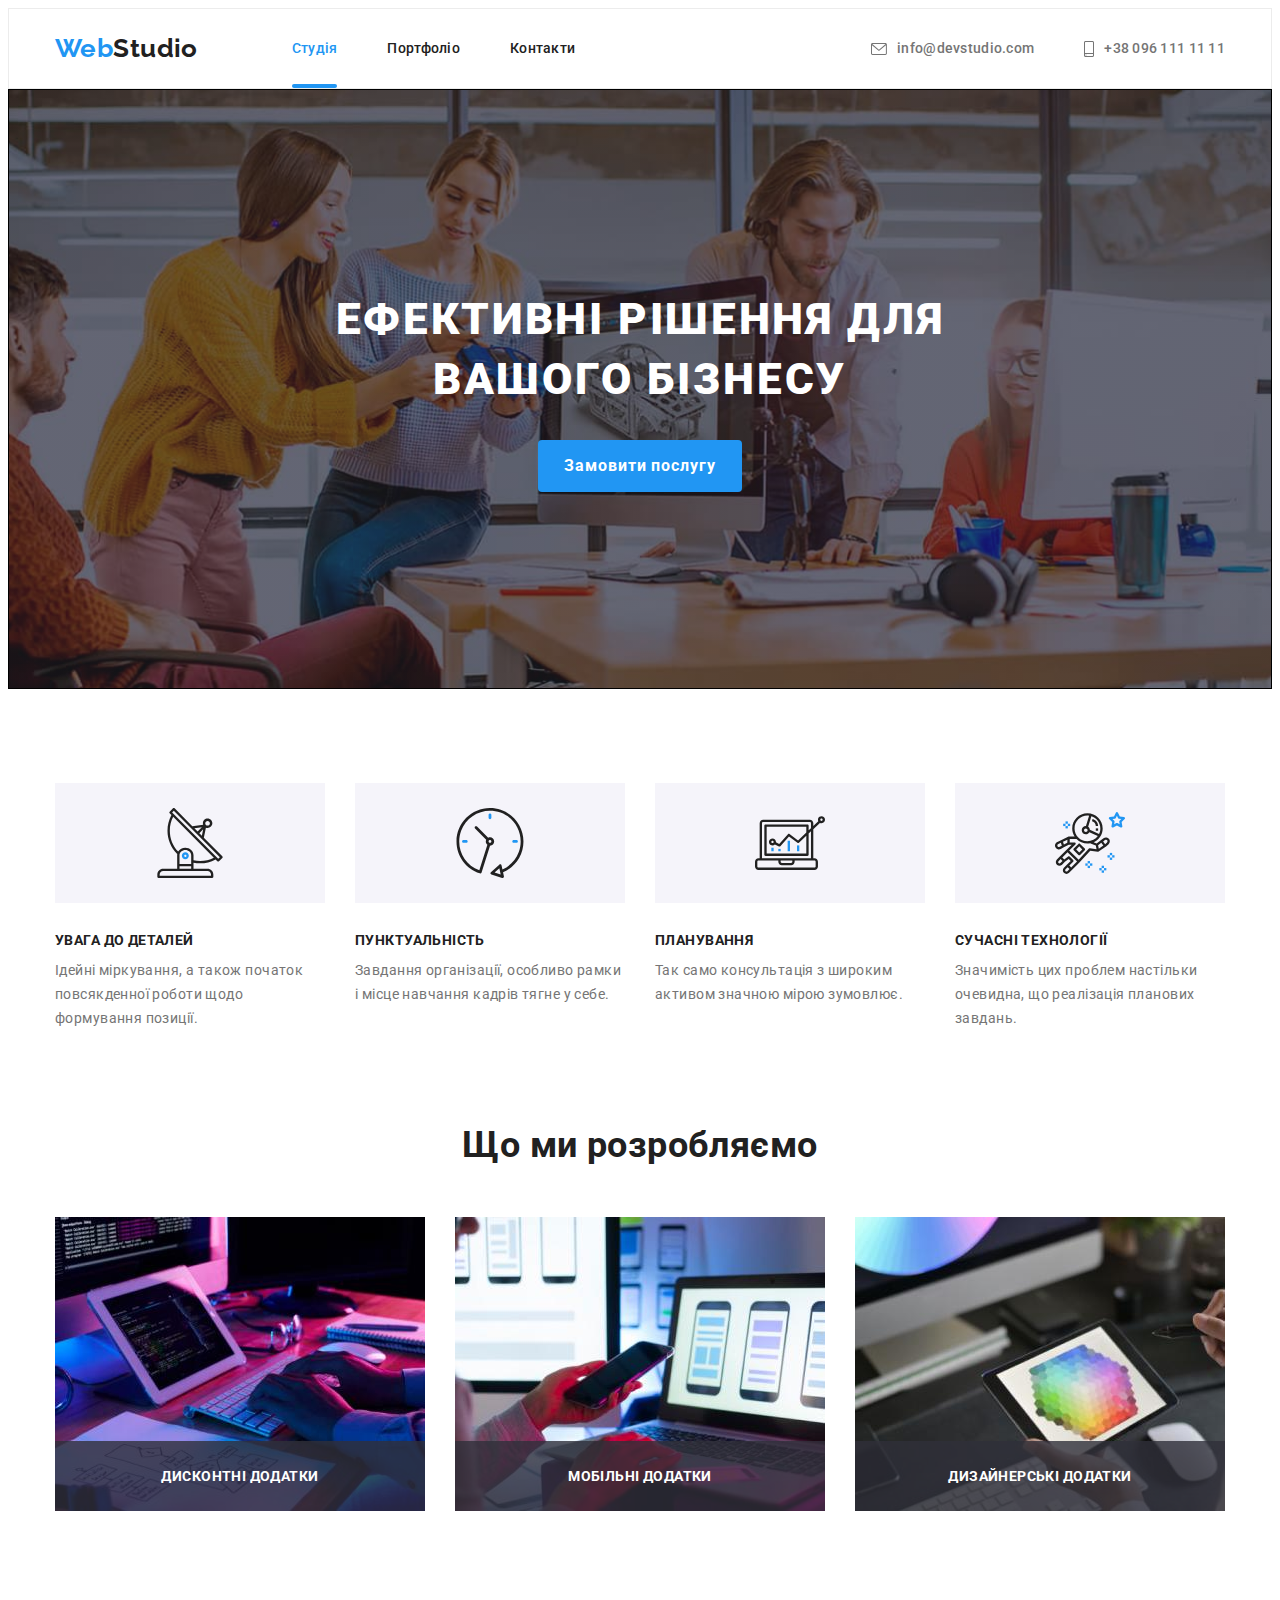
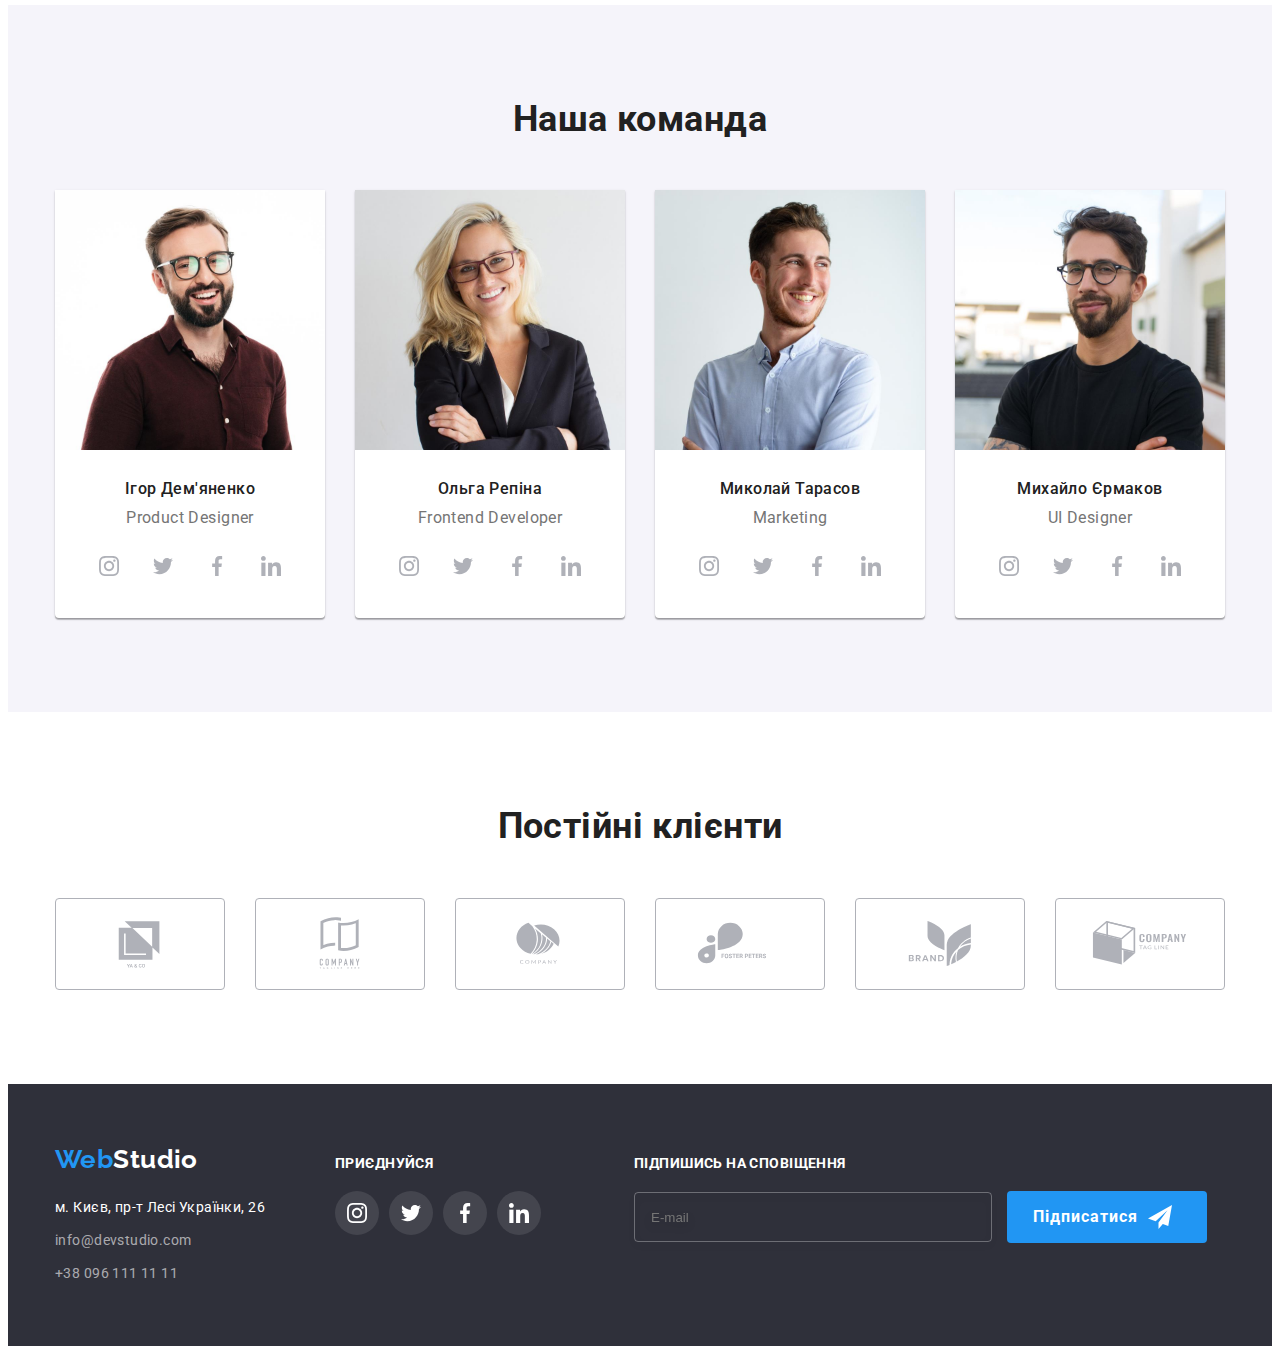
==== index.html @ 61dd66d9 "start" ====
<!DOCTYPE html>
<html lang="uk">

<head>
    <meta charset="UTF-8">
    <meta http-equiv="X-UA-Compatible" content="IE=edge">
    <meta name="viewport" content="width=device-width, initial-scale=1.0">
    <title>Document</title>
    <link href="https://fonts.googleapis.com/css2?family=Raleway:wght@700&family=Roboto:wght@400;500;700;900&display=swap"
        rel="stylesheet">
    <link rel="stylesheet" href="https://cdnjs.cloudflare.com/ajax/libs/modern-normalize/1.1.0/modern-normalize.min.css"
        integrity="sha512-wpPYUAdjBVSE4KJnH1VR1HeZfpl1ub8YT/NKx4PuQ5NmX2tKuGu6U/JRp5y+Y8XG2tV+wKQpNHVUX03MfMFn9Q=="
        crossorigin="anonymous" referrerpolicy="no-referrer" />
    <link rel="stylesheet" href="./css/main.min.css">
</head>

<body>
    <header>
        <div class="container heder-container">
            <nav class="navigation">
                <a href="./index.html" lang="en" class="logo"><span class="logo-link">Web</span>Studio</a>
                <ul class="site-nav list">
                    <li class="link-item"><a href="./index.html" class="link current button-border">Студія</a></li>
                    <li class="link-item"><a href="./portfolio.html" class="link">Портфоліо</a></li>
                    <li class="link-item"><a href="" class="link">Контакти</a></li>
                </ul>
            </nav>
            <div class="contacts">
                <a href="e-mail:info@devstudio.com" class="cont-mail">
                    <svg class="contacts-cont-mail" width="16px" height="12px">
                        <use href="./images/icons.svg.svg#icon-email"></use>
                    </svg>
                    info@devstudio.com</a>
                <a href="tel:+380961111111" class="cont-tel">
                    <svg class="contacts-cont-mail" width="10px" height="16px">
                        <use href="./images/icons.svg.svg#smartphone"></use>
                    </svg>
                    +38 096 111 11 11</a>
            </div>
        </div>
    </header>

    <main>
        <div class="hero">
            <section>
                <h1 class="hero-title">Ефективні рішення для вашого бізнесу</h1>
                <button type="button" class="button" data-modal-open>Замовити послугу</button>
            </section>
        </div>
        <section class="aside">
            <div class="container">
                <ul class="aside-list list">
                    <li class="list-text">
                        <div class="aside-container">
                            <svg class="aside-icon" width="70" height="70">
                                <use href="./images/icons.svg.svg#antenna"></use>
                            </svg>
                        </div>
                        <h3 class="aside-title">Увага до деталей</h3>
                        <p>Ідейні міркування, а також початок повсякденної роботи щодо формування позиції.</p>
                    </li>
                    <li class="list-text">
                        <div class="aside-container">
                            <svg class="aside-icon" width="70" height="70">
                                <use href="./images/icons.svg.svg#clock"></use>
                            </svg>
                        </div>
                        <h3 class="aside-title">Пунктуальність</h3>
                        <p>Завдання організації, особливо рамки і місце навчання кадрів тягне у себе.</p>
                    </li>
                    <li class="list-text">
                        <div class="aside-container">
                            <svg class="aside-icon" width="70" height="70">
                                <use href="./images/icons.svg.svg#diagram"></use>
                            </svg>
                        </div>
                        <h3 class="aside-title">Планування</h3>
                        <p>Так само консультація з широким активом значною мірою зумовлює.</p>
                    </li>
                    <li class="list-text">
                        <div class="aside-container">
                            <svg class="aside-icon" width="70" height="70">
                                <use href="./images/icons.svg.svg#astronaut"></use>
                            </svg>
                        </div>
                        <h3 class="aside-title">Сучасні технології</h3>
                        <p>Значимість цих проблем настільки очевидна, що реалізація планових завдань.</p>
                    </li>
                </ul>
            </div>
        </section>
        <section class="section">
            <div class="container">
                <h2 class="section-title">Що ми розробляємо</h2>
                <ul class="work-list list">
                    <li class="work-img">
                        <div class="overley-work-list">    
                            <img src="./images/box.jpg" alt="работают на iPad" width="370" />
                            <p class="overley-work-img">дисконтні додатки</p>
                        </div>
                    </li>
                    <li class="work-img">
                        <div class="overley-work-list">
                            <img src="./images/box-сomputer.jpg" alt="работают на компьтере" width="370" />
                            <p class="overley-work-img">мобільні додатки</p>
                        </div>
                    </li>
                    <li class="work-img">
                        <div class="overley-work-list">
                            <img src="./images/box-tablet.jpg" alt="работают на планшете" width="370" />
                            <p class="overley-work-img">дизайнерські додатки</p>
                        </div>
                    </li>
                </ul>
            </div>
        </section>
        <section class="team section">
            <div class="container">
                <h2 class="section-title">Наша команда</h2>
                <ul class="team-list list">
                        <li class="commands-list"> <img src="./images/img-igor.jpg" alt="фото Игоря Демьяненко" width="270" />
                            <div class="team-section">
                            <h3 class="team-title">Ігор Дем'яненко </h3>
                            <p lang="en" class="team-text">Product Designer</p>
                            <ul class="list-icon">
                                <li class="social-list list">
                                    <a class="social-link-team" href="">
                                        <svg class="team-icon" width="20" height="20">
                                            <use href="./images/icons.svg.svg#instagram"></use>
                                        </svg>
                                    </a>
                                </li>
                                <li class="social-list list">
                                    <a class="social-link-team" href="">
                                        <svg class="team-icon" width="20" height="20">
                                            <use href="./images/icons.svg.svg#twitter"></use>
                                        </svg>
                                    </a>
                                </li>
                                <li class="social-list list">
                                    <a class="social-link-team" href="">
                                        <svg class="team-icon" width="20" height="20">
                                            <use href="./images/icons.svg.svg#facebook"></use>
                                        </svg>
                                    </a>
                                </li>
                                <li class="social-list list">
                                    <a class="social-link-team" href="">
                                        <svg class="team-icon" width="20" height="20">
                                            <use href="./images/icons.svg.svg#linkedin"></use>
                                        </svg>
                                    </a>
                                </li>
                            </ul>
                            </div>
                        </li>
                        <li class="commands-list"><img src="./images/img-оlga.jpg" alt="фото Ольги Репины" width="270" />
                            <div class="team-section">
                            <h3 class="team-title">Ольга Репіна</h3>
                            <p lang="en" class="team-text">Frontend Developer</p>
                            <ul class="list-icon">
                                <li class="social-list list">
                                    <a class="social-link-team" href="">
                                        <svg class="team-icon" width="20" height="20">
                                            <use href="./images/icons.svg.svg#instagram"></use>
                                        </svg>
                                    </a>
                                </li>
                                <li class="social-list list">
                                    <a class="social-link-team" href="">
                                        <svg class="team-icon" width="20" height="20">
                                            <use href="./images/icons.svg.svg#twitter"></use>
                                        </svg>
                                    </a>
                                </li>
                                <li class="social-list list">
                                    <a class="social-link-team" href="">
                                        <svg class="team-icon" width="20" height="20">
                                            <use href="./images/icons.svg.svg#facebook"></use>
                                        </svg>
                                    </a>
                                </li>
                                <li class="social-list list">
                                    <a class="social-link-team" href="">
                                        <svg class="team-icon" width="20" height="20">
                                            <use href="./images/icons.svg.svg#linkedin"></use>
                                        </svg>
                                    </a>
                                </li>
                            </ul>
                            </div>
                        </li>
                        <li class="commands-list"><img src="./images/img-nicholas.jpg" alt="фото Николая Тарасова" width="270" />
                            <div class="team-section">
                            <h3 class="team-title">Миколай Тарасов</h3>
                            <p lang="en" class="team-text">Marketing</p>
                            <ul class="list-icon">
                                <li class="social-list list">
                                    <a class="social-link-team" href="">
                                        <svg class="team-icon" width="20" height="20">
                                            <use href="./images/icons.svg.svg#instagram"></use>
                                        </svg>
                                    </a>
                                </li>
                                <li class="social-list list">
                                    <a class="social-link-team" href="">
                                        <svg class="team-icon" width="20" height="20">
                                            <use href="./images/icons.svg.svg#twitter"></use>
                                        </svg>
                                    </a>
                                </li>
                                <li class="social-list list">
                                    <a class="social-link-team" href="">
                                        <svg class="team-icon" width="20" height="20">
                                            <use href="./images/icons.svg.svg#facebook"></use>
                                        </svg>
                                    </a>
                                </li>
                                <li class="social-list list">
                                    <a class="social-link-team" href="">
                                        <svg class="team-icon" width="20" height="20">
                                            <use href="./images/icons.svg.svg#linkedin"></use>
                                        </svg>
                                    </a>
                                </li>
                            </ul>
                            </div>
                        </li>
                        <li class="commands-list"><img src="./images/img-michael.jpg" alt="фото Михаила Ермакова" width="270" />
                            <div class="team-section">
                            <h3 class="team-title">Михайло Єрмаков</h3>
                            <p lang="en" class="team-text">UI Designer</p>
                            <ul class="list-icon">
                                <li class="social-list list">
                                    <a class="social-link-team" href="">
                                        <svg class="team-icon" width="20" height="20">
                                            <use href="./images/icons.svg.svg#instagram"></use>
                                        </svg>
                                    </a>
                                </li>
                                <li class="social-list list">
                                    <a class="social-link-team" href="">
                                        <svg class="team-icon" width="20" height="20">
                                            <use href="./images/icons.svg.svg#twitter"></use>
                                        </svg>
                                    </a>
                                </li>
                                <li class="social-list list">
                                    <a class="social-link-team" href="">
                                        <svg class="team-icon" width="20" height="20">
                                            <use href="./images/icons.svg.svg#facebook"></use>
                                        </svg>
                                    </a>
                                </li>
                                <li class="social-list list">
                                    <a class="social-link-team" href="">
                                        <svg class="team-icon" width="20" height="20">
                                            <use href="./images/icons.svg.svg#linkedin"></use>
                                        </svg>
                                    </a>
                                </li>
                            </ul>
                            </div>
                        </li>
                </ul>
            </div>
        </section>
        <section class="partners section">
            <div class="container">
                <h2 class="section-title">Постійні клієнти</h2>
                <ul class="partners-list list">
                    <li class="partners-list-logo">
                        <a href="" class="partners-link-logo">
                            <svg class="partners-logo" width="106" height="60">
                                <use href="./images/icons.svg.svg#ya-co"></use>
                            </svg>
                        </a>
                    </li>
                    <li>
                        <a href="" class="partners-link-logo">
                            <svg class="partners-logo" width="106" height="60">
                                <use href="./images/icons.svg.svg#company-tagline-here"></use>
                            </svg>
                        </a>
                    </li>
                    <li>
                        <a href="" class="partners-link-logo">
                            <svg class="partners-logo" width="106" height="60">
                                <use href="./images/icons.svg.svg#company"></use>
                            </svg>
                        </a>
                    </li>
                    <li>
                        <a href="" class="partners-link-logo">
                            <svg class="partners-logo" width="106" height="60">
                                <use href="./images/icons.svg.svg#foster-peters"></use>
                            </svg>
                        </a>
                    </li>
                    <li>
                        <a href="" class="partners-link-logo">
                            <svg class="partners-logo" width="106" height="60">
                                <use href="./images/icons.svg.svg#brand"></use>
                            </svg>
                        </a>
                    </li>
                    <li>
                        <a href="" class="partners-link-logo">
                            <svg class="partners-logo" width="106" height="60">
                                <use href="./images/icons.svg.svg#company-tag-line"></use>
                            </svg>
                        </a>
                    </li>
                </ul>
            </div>
        </section>
    </main>

    <footer class="footer">
        <div class="footer-container container">
            <div class="footer-container-list">
                <a href="./index.html" lang="en" class="footer-logo"><span class="logo-link">Web</span><span class="footer-link">Studio</span></a>
                <address class="address">
                    <ul> 
                        <li class="footer-list list"><p class="footer-address">м. Києв, пр-т Лесі Українки, 26</p></li>
                        <li class="footer-list list"><a href="e-mail:info@devstudio.com" class="address-mail">info@devstudio.com</a><br /></li>
                        <li class="footer-list list"><a href="tel:+380961111111" class="address-tel">+38 096 111 11 11</a></li>
                    </ul>
                </address>
            </div>
            <div class="footer-icon-link">
                <h3 class="footer-title">ПРИЄДНУЙСЯ</h3>
                <ul class="footer-icon">
                    <li class="footer-social-list list">
                        <a class="footer-social-link" href="">
                            <svg class="footer-icon-list" width="20" height="20">
                                <use href="./images/icons.svg.svg#instagram"></use>
                            </svg>
                        </a>
                    </li>
                    <li class="footer-social-list list">
                        <a class="footer-social-link" href="">
                            <svg class="footer-icon" width="20" height="20">
                                <use href="./images/icons.svg.svg#twitter"></use>
                            </svg>
                        </a>
                    </li>
                    <li class="footer-social-list list">
                        <a class="footer-social-link" href="">
                            <svg class="footer-icon" width="20" height="20">
                                <use href="./images/icons.svg.svg#facebook"></use>
                            </svg>
                        </a>
                    </li>
                    <li class="footer-social-list list">
                        <a class="footer-social-link" href="">
                            <svg class="footer-icon" width="20" height="20">
                                <use href="./images/icons.svg.svg#linkedin"></use>
                            </svg>
                        </a>
                    </li>
                </ul>
            </div>
            <div class="form-footer">
                <form class="form-email">
                    <h3 class="form-title">ПІДПИШИСЬ НА СПОВІЩЕННЯ</h3>
                    <div class="model-footer-email">
                        <input type="email" name="email" class="footer-email" placeholder="E-mail"/>
                        <button type="submit" class="button footer-but">Підписатися
                            <svg class="modal-icon-foter" width="24" height="24">
                                <use href="./images/icons.svg.svg#icon-icon-send"></use>
                        </button>
                    </div>
                </form>
            </div>
        </div>
    </footer>

    <div class="backdrop is-hidden" data-modal>
        <div class="modal">
            <button type="button" class="modal-close-btn" data-modal-close>
                <svg class="modal-close-icon" width="18" height="18">
                    <use href="./images/icons.svg.svg#icon-close"></use>
                </svg>
            </button>
            <p class="modal-titel"> Залиште свої дані, ми Вам зателефонуємо</p>
            <form class="modal-form">
                <div class="modal-field">
                    <label class="modal-label" for="username"> Ім'я</label>
                        <div class="input-wrap">
                            <input type="text" name="username" class="modal-input" id="username" />
                            <svg class="modal-icon" width="18" height="18">
                                <use href="./images/icons.svg.svg#icon-person-black"></use>
                            </svg>
                        </div>
                </div>
               <div class="modal-field">
                    <label class="modal-label" for="tel">Телефон</label>
                        <div class="input-wrap">
                            <input type="tel" name="tel" class="modal-input" title="+380 (95) 555-55-55" pattern="[\+]\d{3}\s[\(]\d{2}[\)]\s\d{3}[\-]\d{2}[\-]\d{2}" id="tel"/>
                                <svg class="modal-icon" width="18" height="18">
                                    <use href="./images/icons.svg.svg#icon-phone-black"></use>
                        </div>
               </div>
               <div class="modal-field">
                    <label class="modal-label" for="email">Пошта</label>
                        <div class="input-wrap">
                            <input type="email" name="email" class="modal-input" id="email" />
                            <svg class="modal-icon" width="18" height="18">
                                <use href="./images/icons.svg.svg#icon-email-black"></use>
                        </div>
               </div>
               <div class="modal-field">
                    <div class="input-wrap">
                        <label class="modal-label" for="сomments">Коментарі</label>
                            <textarea name="сomments" id="сomments" class="сomments" placeholder="Введіть текст"></textarea>
                    </div>
               </div>
                <div class="form-check">
                    <label class="checkbox-label">
                    <input type="checkbox" name="treaty" class="checkbox"/>
                        <span class="icon-chekbox"></span>Погоджуюсь з відправленням та приймаю<a href="" class="ling-form">&nbspУмови договору</a>
                    </label>
                </div>
                <button type="submit" class="button modal-btn">Відправити</button>
            </form>
        </div>
    </div>

    <script src="./js/modal.js"></script>
</body>

</html>
---- css/main.min.css ----
﻿:root{--primary-text-color: #757575;--title-text-color: #212121;--accent-color: #2196f3}*,::after,::before{box-sizing:border-box}body{background-color:#fff;color:var(--primary-text-color);font-family:Roboto,sans-serif;letter-spacing:.03em;font-size:14px;line-height:1.71}h1,h2,h3,h4,h5,h6,p{margin-top:0;margin-bottom:0}ul,ol{margin-top:0;margin-bottom:0;padding-left:0}img{display:block}.button{transition:color 250ms cubic-bezier(0.4, 0, 0.2, 1),background-color 250ms cubic-bezier(0.4, 0, 0.2, 1);min-width:200px;padding:10px 25px;border-radius:4px;border:1px solid rgba(0,0,0,0);color:#fff;background-color:var(--accent-color);font-family:Roboto,sans-serif;font-weight:700;font-size:16px;line-height:1.9;display:inline-block;align-items:center;text-align:center;text-decoration:none;letter-spacing:.06em}.button:hover,.button:focus{color:#fff;background-color:#188ce8}.list-button:not(:last-child){margin-right:8px}.portfolio-button{transition:color 250ms cubic-bezier(0.4, 0, 0.2, 1),background-color 250ms cubic-bezier(0.4, 0, 0.2, 1),box-shadow 250ms cubic-bezier(0.4, 0, 0.2, 1);min-width:73px;padding:6px 22px;border-radius:4px;font-family:"Roboto",sans-serif;cursor:pointer;text-decoration:none;color:var(--title-text-color);background-color:#f5f4fa;font-weight:500;font-size:16px;line-height:1.62;text-align:center}.portfolio-button .current{color:#fff;background-color:var(--accent-color)}.portfolio-button:hover,.portfolio-button:focus{color:#fff;background-color:var(--accent-color);box-shadow:0px 3px 1px rgba(0,0,0,.1),0px 1px 2px rgba(0,0,0,.08),0px 2px 2px rgba(0,0,0,.12)}.modal-close-btn{position:absolute;top:8px;right:8px;width:30px;height:30px;display:flex;justify-content:center;align-items:center;padding:0;border-radius:50%;border:1px solid rgba(0,0,0,.1);background-color:rgba(0,0,0,0);cursor:pointer}.modal-close-icon{transition:fill 250ms cubic-bezier(0.4, 0, 0.2, 1)}.modal-close-btn:hover .modal-close-icon,.modal-close-btn:focus .modal-close-icon{fill:var(--accent-color)}.modal-btn{display:block;margin:0 auto}.footer-but{display:inline-flex}.container{width:1200px;padding-left:15px;padding-right:15px;margin-left:auto;margin-right:auto}.hero{max-width:1600px;height:600px;border:1px solid #000;margin-left:auto;margin-right:auto;padding-top:200px;padding-bottom:200px;text-align:center;background-image:linear-gradient(to right, rgba(47, 48, 58, 0.4), rgba(47, 48, 58, 0.4)),url("../images/img-hero.jpg");background-repeat:no-repeat;background-size:cover;background-position:center;background-color:#c4c4c4}.hero-title{width:696px;margin-left:auto;margin-right:auto;margin-bottom:30px;color:#fff;font-weight:900;font-size:44px;line-height:1.36;text-align:center;letter-spacing:.06em;text-transform:uppercase}.visually-hidden{position:absolute;width:1px;height:1px;margin:-1px;padding:0;overflow:hidden;border:0;clip:rect(0 0 0 0)}.portfolio-list{display:flex;flex-wrap:wrap;justify-content:center;margin-bottom:50px}.portfolio-img{display:flex;flex-wrap:wrap;flex-basis:calc(100% - 90px)/3}.img-list:not(:nth-child(3n)){margin-right:30px}.img-list:not(:nth-last-child(-n+3)){margin-bottom:30px}.portfolio-link{transition:box-shadow 250ms cubic-bezier(0.4, 0, 0.2, 1);display:block;text-decoration:none}.portfolio-link:hover,.portfolio-link:focus{box-shadow:0px 1px 1px rgba(0,0,0,.12),0px 4px 4px rgba(0,0,0,.06),1px 4px 6px rgba(0,0,0,.16)}.overley-portfolio{position:relative;overflow:hidden}.overley-portfolio-link{position:absolute;top:0;left:0;width:100%;height:100%;transform:translateY(100%);transition:transform 250ms cubic-bezier(0.4, 0, 0.2, 1);font-family:"Roboto";font-style:normal;font-weight:400;font-size:18px;line-height:1.56;letter-spacing:.03em;color:#fff;background:rgba(33,150,243,.9);padding:63px 24px}.portfolio-link:hover .overley-portfolio-link,.portfolio-link:focus .overley-portfolio-link{transform:translateY(0%)}.img-text{padding:20px 24px;border:1px solid #eee;box-sizing:border-box}.portfolio-title{text-decoration:none;color:var(--title-text-color);font-weight:700;font-size:18px;line-height:2;letter-spacing:.06em}.portfolio-text{text-decoration:none;font-size:16px;line-height:1.87;letter-spacing:.03em;color:var(--primary-text-color)}header{padding-top:24px;padding-bottom:24px;border:1px solid #ececec}.section{padding-top:94px;padding-bottom:94px}.heder-container{display:flex;align-items:center}.navigation{display:flex;align-items:center}.list{list-style:none}.logo{margin-right:94px;text-decoration:none;font-family:Raleway,sans-serif;color:var(--title-text-color);font-weight:bold;font-size:26px;line-height:1.2}.logo-link{color:var(--accent-color)}.site-nav{display:flex;align-items:center}.site-nav a{text-decoration:none;color:var(--title-text-color);font-weight:500;font-size:14px;line-height:1.14;letter-spacing:.02em}.site-nav .link:focus,.site-nav .link:hover{color:var(--accent-color)}.link-item:not(:last-child){margin-right:50px}.button-border{position:relative;transition:color 250ms cubic-bezier(0.4, 0, 0.2, 1);padding-top:32px;padding-bottom:32px}.button-border::after{position:absolute;bottom:0;left:0;width:100%;height:4px;content:"";display:block;background-color:#2196f3;border-radius:2px}.site-nav .link.current{color:var(--accent-color)}.contacts{display:flex;margin-left:auto}.cont-mail{transition:color 250ms cubic-bezier(0.4, 0, 0.2, 1),fill 250ms cubic-bezier(0.4, 0, 0.2, 1);display:flex;align-items:center;margin-right:50px;text-decoration:none;color:var(--primary-text-color);font-style:normal;font-weight:500;font-size:14px;line-height:1.14;letter-spacing:.02em}.cont-tel{transition:color 250ms cubic-bezier(0.4, 0, 0.2, 1),fill 250ms cubic-bezier(0.4, 0, 0.2, 1);display:flex;align-items:center;text-decoration:none;color:var(--primary-text-color);font-style:normal;font-weight:500;font-size:14px;line-height:1.14;letter-spacing:.02em}.cont-mail:focus,.cont-mail:hover,.cont-tel:focus,.cont-tel:hover{color:var(--accent-color);fill:currentColor}.contacts-cont-mail{margin-right:10px;fill:currentColor}.aside{padding-top:94px}.aside-list{display:flex}.list-text{width:270px}.list-text:not(:last-child){margin-right:30px}.aside-container{margin-bottom:30px;display:flex;width:270px;height:120px;align-items:center;justify-content:center;background-color:#f5f4fa}.aside-title{padding-bottom:10px;color:var(--title-text-color);font-weight:bold;font-size:14px;line-height:1.14;text-transform:uppercase}.section-title{margin-bottom:50px;color:var(--title-text-color);font-weight:700;font-size:36px;line-height:1.16;text-align:center}.work-list{display:flex;flex-basis:calc(100% - 90px)/3}.work-img:not(:nth-child(3n)){margin-right:30px}.overley-work-list{position:relative}.overley-work-img{position:absolute;bottom:0;left:0;width:100%;padding-top:27px;padding-bottom:27px;font-family:"Roboto";font-style:normal;font-weight:700;font-size:14px;line-height:16px;text-align:center;letter-spacing:.03em;text-transform:uppercase;color:#fff;background-color:rgba(47,48,58,.8)}.team{background-color:#f5f4fa}.team-list{display:flex;flex-basis:calc(100% - 120px)/4}.team-section{padding:30px 32px 30px 32px}.commands-list{background-color:#fff;box-shadow:0px 1px 3px rgba(0,0,0,.12),0px 1px 1px rgba(0,0,0,.14),0px 2px 1px rgba(0,0,0,.2);border-radius:0px 0px 4px 4px}.commands-list:not(:nth-child(4n)){margin-right:30px}.team-title{color:var(--title-text-color);font-weight:500;font-size:16px;line-height:1.18;text-align:center;text-decoration:none}.team-text{padding-top:10px;font-size:16px;line-height:1.18;text-align:center}.list-icon{display:flex;justify-content:space-between;margin-top:16px}.social-link-team{transition:fill 250ms cubic-bezier(0.4, 0, 0.2, 1),background-color 250ms cubic-bezier(0.4, 0, 0.2, 1);fill:#afb1b8;width:44px;height:44px;border-radius:50%;display:flex;align-items:center;justify-content:center}.social-link-team:hover,.social-link-team:focus{fill:#fff;background-color:var(--accent-color)}.partners-list{display:flex;align-items:center;justify-content:space-between}.partners-link-logo{transition:border-color 250ms cubic-bezier(0.4, 0, 0.2, 1);display:flex;align-items:center;justify-content:center;color:#afb1b8;border:1px solid #afb1b8;fill:currentColor;border-radius:4px;width:170px;height:92px}.partners-link-logo:hover,.partners-link-logo:focus{border-color:#2196f3}.partners-logo{transition:fill 250ms cubic-bezier(0.4, 0, 0.2, 1)}.partners-link-logo:hover .partners-logo,.partners-link-logo:focus .partners-logo{fill:#2196f3}.backdrop{position:fixed;top:0;left:0;width:100%;height:100%;transition:opacity 250ms cubic-bezier(0.4, 0, 0.2, 1),visibility 250ms cubic-bezier(0.4, 0, 0.2, 1);background-color:rgba(0,0,0,.2)}.backdrop.is-hidden{opacity:0;visibility:hidden;pointer-events:none}.modal{position:absolute;top:50%;left:50%;transform:translate(-50%, -50%);width:528px;height:581px;background-color:#fff;box-shadow:0px 1px 3px rgba(0,0,0,.12),0px 1px 1px rgba(0,0,0,.14),0px 2px 1px rgba(0,0,0,.2);border-radius:4px;padding:40px}.modal-titel{font-style:normal;font-weight:700;font-size:20px;line-height:1.15;text-align:center;letter-spacing:.03em;margin-bottom:12px;color:#212121}.modal-field{margin-bottom:10px}.modal-input{width:100%;height:40px;border:1px solid rgba(33,33,33,.2);border-radius:4px;background-color:rgba(0,0,0,0);padding-left:42px;outline:rgba(0,0,0,0);transition:border-color 250ms cubic-bezier(0.4, 0, 0.2, 1),fill 250ms cubic-bezier(0.4, 0, 0.2, 1)}.modal-input::placeholder{font-style:normal;font-weight:400;font-size:12px;line-height:14px;letter-spacing:.01em;color:rgba(117,117,117,.5)}.modal-input:focus{border-color:var(--accent-color)}.placeholder{padding-left:16px;padding-top:12px}.modal-label{display:block;font-style:normal;font-weight:400;font-size:12px;line-height:1.1666666667;letter-spacing:.01em;margin-bottom:4px;color:#757575}.input-wrap{position:relative}.modal-icon{position:absolute;left:12px;top:50%;transform:translateY(-50%)}.modal-input:focus+.modal-icon{fill:var(--accent-color)}.сomments{height:120px;width:100%;border:1px solid rgba(33,33,33,.2);border-radius:4px;resize:none;font-style:normal;font-weight:400;font-size:12px;line-height:14px;letter-spacing:.01em;color:rgba(117,117,117,.5);padding-top:12px;padding-left:16px;outline:rgba(0,0,0,0);transition:border-color 250ms cubic-bezier(0.4, 0, 0.2, 1)}.сomments:focus{border-color:var(--accent-color)}.form-check{display:block;text-align:center;margin-bottom:30px;margin-left:auto;margin-right:auto;margin-top:20px}.checkbox-label{display:flex;align-items:baseline;transform:translateY(-50%)}.checkbox{font-style:normal;font-weight:400;font-size:14px;line-height:1.7;letter-spacing:.03em;color:#757575;-webkit-appearance:none;-moz-appearance:none;appearance:none;position:absolute}.icon-chekbox{display:inline-block;width:16px;height:15px;border:2px solid #212121;border-radius:4px;margin-right:7px;margin-left:11px;margin-top:auto;margin-bottom:auto;position:relative;top:10%;left:0;transform:translateY(-10%);transition:border-color 250ms cubic-bezier(0.4, 0, 0.2, 1)}.checkbox:checked+.icon-chekbox{border-color:var(--accent-color);background-image:url(../images/icon\ check.svg);background-size:contain;background-origin:border-box}.ling-form{color:var(--accent-color)}.footer{padding-top:60px;padding-bottom:60px;background-color:#2f303a;font-style:normal}.footer-link{color:#fff}.footer-logo{text-decoration:none;font-family:Raleway,sans-serif;color:var(--title-text-color);font-weight:bold;font-size:26px;line-height:1.2}.footer-conteiner{display:flex;align-items:baseline}.footer-address{margin-top:20px;font-family:Roboto;font-style:normal;font-weight:normal;font-size:14px;line-height:1.7;color:#fff}.footer-list:not(:first-child){margin-top:9px}.address-mail,.address-tel{transition:color 250ms cubic-bezier(0.4, 0, 0.2, 1);font-family:Roboto;font-style:normal;text-decoration:none;font-weight:normal;color:rgba(255,255,255,.6)}.address-mail:focus,.address-mail:hover,.address-mail:focus,.address-mail:hover,.address-tel:focus,.address-tel:hover,.address-tel:focus,.address-tel:hover{color:var(--accent-color)}.footer-container{display:flex;align-items:baseline}.footer-icon-link{width:206px;height:80px;margin-left:70px}.footer-title{margin-bottom:20px;font-weight:bold;font-size:14px;line-height:16px;color:#fff}.footer-icon{display:flex;justify-content:space-between;align-items:baseline}.footer-social-link{transition:background-color 250ms cubic-bezier(0.4, 0, 0.2, 1);fill:#fff;width:44px;height:44px;border-radius:50%;display:flex;align-items:center;justify-content:center;background-color:rgba(255,255,255,.1)}.footer-social-link:hover,.footer-social-link:focus{background-color:var(--accent-color)}.form-footer{margin-left:93px}.form-email{transition:border-color 250ms cubic-bezier(0.4, 0, 0.2, 1)}.form-title{margin-bottom:20px;font-weight:bold;font-size:14px;line-height:16px;color:#fff}.footer-email{width:358px;height:50px;border:1px solid rgba(255,255,255,.3);filter:drop-shadow(0px 4px 4px rgba(0, 0, 0, 0.15));border-radius:4px;background:rgba(0,0,0,0);padding-left:16px;margin-right:12px;color:#fff}.modal-icon-foter{margin-left:10px}/*# sourceMappingURL=main.min.css.map */
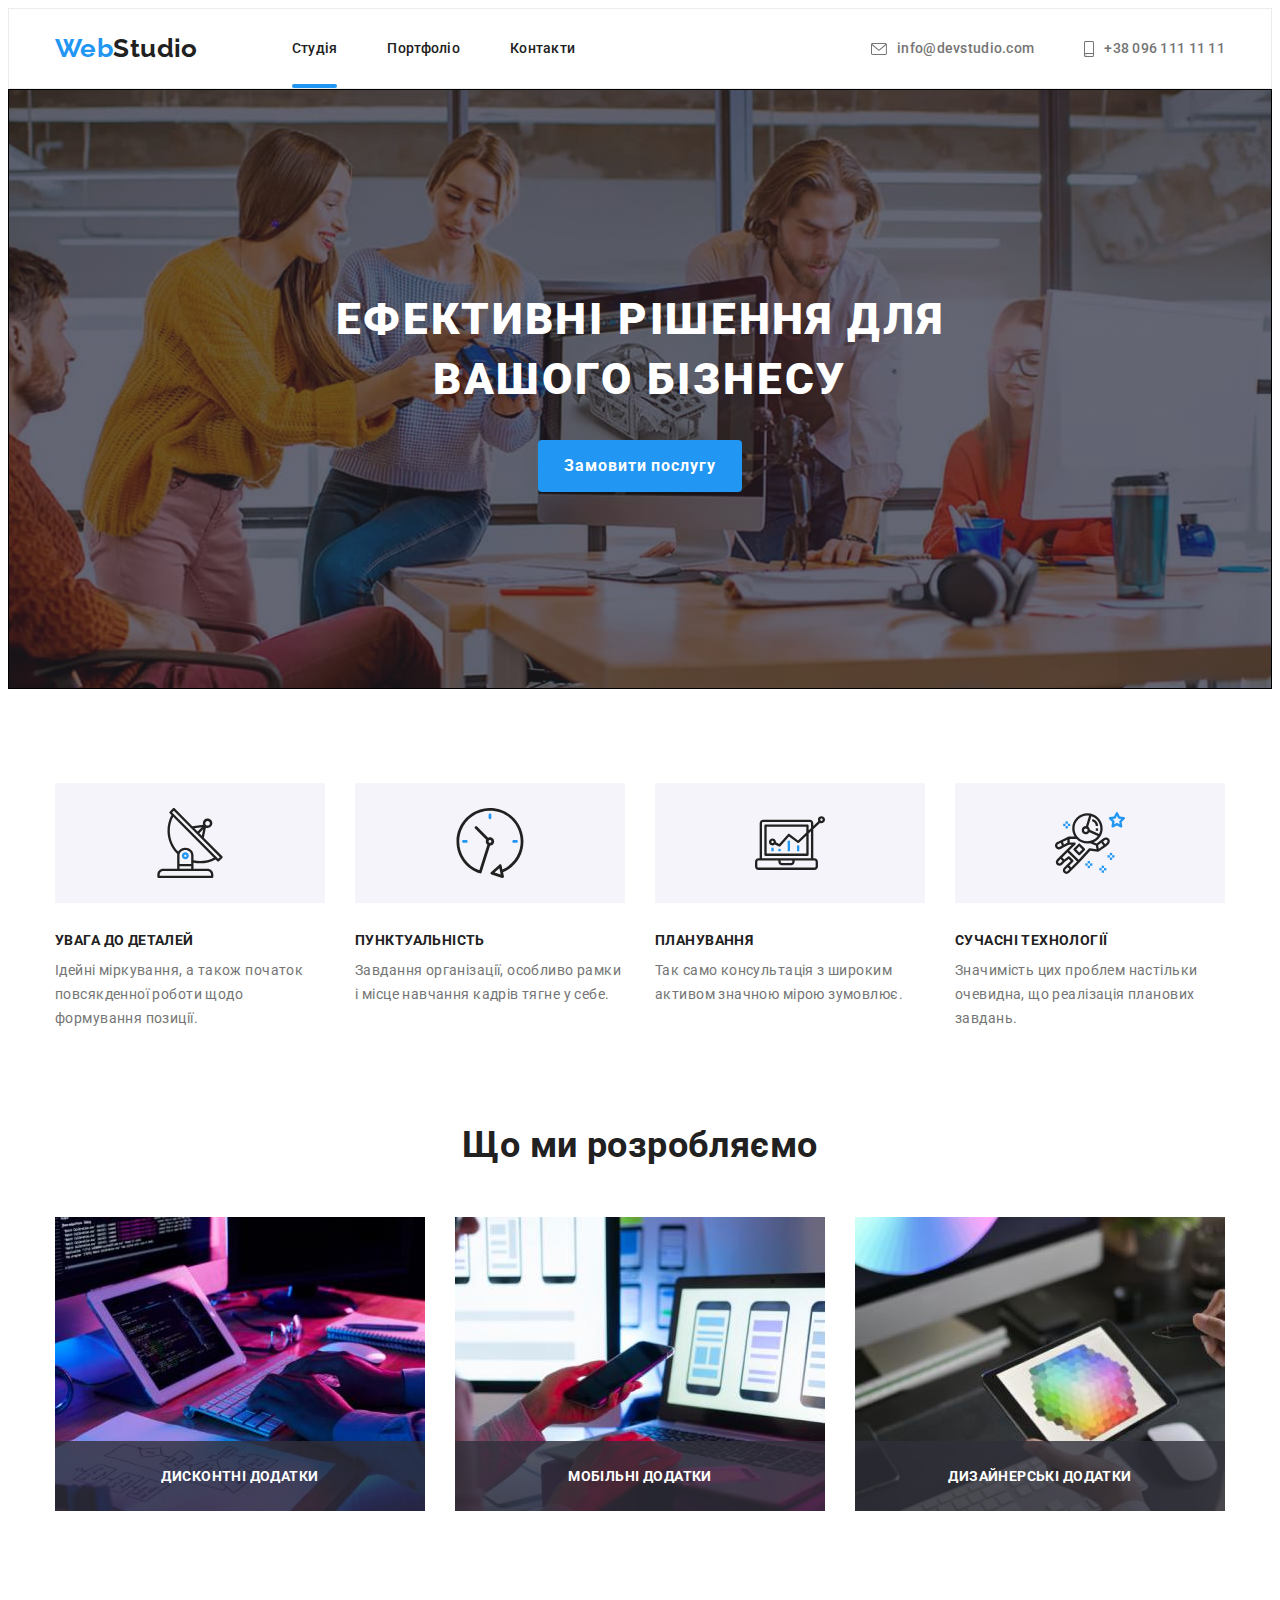
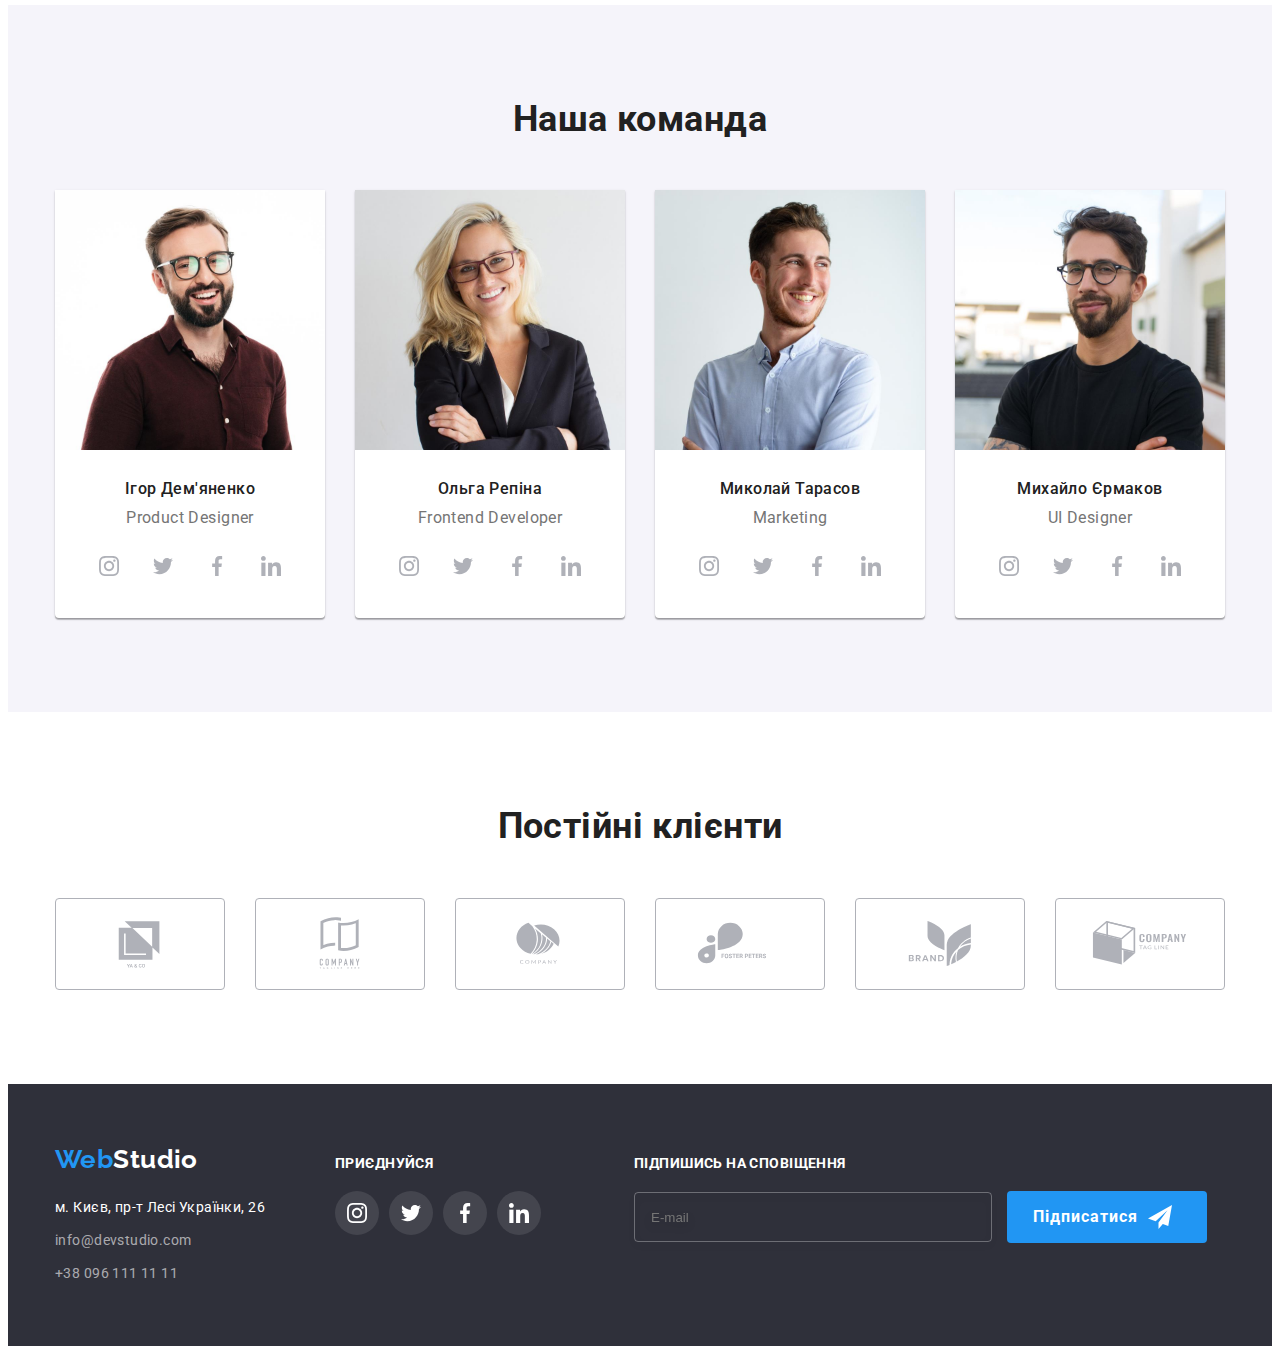
==== commit ec8ea5da: "BEM" ====
--- a/index.html
+++ b/index.html
@@ -18,21 +18,21 @@
     <header>
         <div class="container heder-container">
             <nav class="navigation">
-                <a href="./index.html" lang="en" class="logo"><span class="logo-link">Web</span>Studio</a>
-                <ul class="site-nav list">
-                    <li class="link-item"><a href="./index.html" class="link current button-border">Студія</a></li>
-                    <li class="link-item"><a href="./portfolio.html" class="link">Портфоліо</a></li>
-                    <li class="link-item"><a href="" class="link">Контакти</a></li>
+                <a href="./index.html" lang="en" class="navigation-logo"><span class="navigation-logo_link">Web</span>Studio</a>
+                <ul class="nav list">
+                    <li class="nav-item"><a href="./index.html" class="nav-link current button-border">Студія</a></li>
+                    <li class="nav-item"><a href="./portfolio.html" class="nav-link">Портфоліо</a></li>
+                    <li class="nav-item"><a href="" class="nav-link">Контакти</a></li>
                 </ul>
             </nav>
             <div class="contacts">
                 <a href="e-mail:info@devstudio.com" class="cont-mail">
-                    <svg class="contacts-cont-mail" width="16px" height="12px">
+                    <svg class="contacts-svg" width="16px" height="12px">
                         <use href="./images/icons.svg.svg#icon-email"></use>
                     </svg>
                     info@devstudio.com</a>
                 <a href="tel:+380961111111" class="cont-tel">
-                    <svg class="contacts-cont-mail" width="10px" height="16px">
+                    <svg class="contacts-svg" width="10px" height="16px">
                         <use href="./images/icons.svg.svg#smartphone"></use>
                     </svg>
                     +38 096 111 11 11</a>
@@ -50,7 +50,7 @@
         <section class="aside">
             <div class="container">
                 <ul class="aside-list list">
-                    <li class="list-text">
+                    <li class="aside-text">
                         <div class="aside-container">
                             <svg class="aside-icon" width="70" height="70">
                                 <use href="./images/icons.svg.svg#antenna"></use>
@@ -59,7 +59,7 @@
                         <h3 class="aside-title">Увага до деталей</h3>
                         <p>Ідейні міркування, а також початок повсякденної роботи щодо формування позиції.</p>
                     </li>
-                    <li class="list-text">
+                    <li class="aside-text">
                         <div class="aside-container">
                             <svg class="aside-icon" width="70" height="70">
                                 <use href="./images/icons.svg.svg#clock"></use>
@@ -68,7 +68,7 @@
                         <h3 class="aside-title">Пунктуальність</h3>
                         <p>Завдання організації, особливо рамки і місце навчання кадрів тягне у себе.</p>
                     </li>
-                    <li class="list-text">
+                    <li class="aside-text">
                         <div class="aside-container">
                             <svg class="aside-icon" width="70" height="70">
                                 <use href="./images/icons.svg.svg#diagram"></use>
@@ -77,7 +77,7 @@
                         <h3 class="aside-title">Планування</h3>
                         <p>Так само консультація з широким активом значною мірою зумовлює.</p>
                     </li>
-                    <li class="list-text">
+                    <li class="aside-text">
                         <div class="aside-container">
                             <svg class="aside-icon" width="70" height="70">
                                 <use href="./images/icons.svg.svg#astronaut"></use>
@@ -92,23 +92,23 @@
         <section class="section">
             <div class="container">
                 <h2 class="section-title">Що ми розробляємо</h2>
-                <ul class="work-list list">
-                    <li class="work-img">
-                        <div class="overley-work-list">    
+                <ul class="section-list list">
+                    <li class="section-img">
+                        <div class="overley-work_list">    
                             <img src="./images/box.jpg" alt="работают на iPad" width="370" />
-                            <p class="overley-work-img">дисконтні додатки</p>
-                        </div>
-                    </li>
-                    <li class="work-img">
-                        <div class="overley-work-list">
+                            <p class="overley-work_img">дисконтні додатки</p>
+                        </div>
+                    </li>
+                    <li class="section-img">
+                        <div class="overley-work_list">
                             <img src="./images/box-сomputer.jpg" alt="работают на компьтере" width="370" />
-                            <p class="overley-work-img">мобільні додатки</p>
-                        </div>
-                    </li>
-                    <li class="work-img">
-                        <div class="overley-work-list">
+                            <p class="overley-work_img">мобільні додатки</p>
+                        </div>
+                    </li>
+                    <li class="section-img">
+                        <div class="overley-work_list">
                             <img src="./images/box-tablet.jpg" alt="работают на планшете" width="370" />
-                            <p class="overley-work-img">дизайнерські додатки</p>
+                            <p class="overley-work_img">дизайнерські додатки</p>
                         </div>
                     </li>
                 </ul>
@@ -124,28 +124,28 @@
                             <p lang="en" class="team-text">Product Designer</p>
                             <ul class="list-icon">
                                 <li class="social-list list">
-                                    <a class="social-link-team" href="">
+                                    <a class="social-link__team" href="">
                                         <svg class="team-icon" width="20" height="20">
                                             <use href="./images/icons.svg.svg#instagram"></use>
                                         </svg>
                                     </a>
                                 </li>
                                 <li class="social-list list">
-                                    <a class="social-link-team" href="">
+                                    <a class="social-link__team" href="">
                                         <svg class="team-icon" width="20" height="20">
                                             <use href="./images/icons.svg.svg#twitter"></use>
                                         </svg>
                                     </a>
                                 </li>
                                 <li class="social-list list">
-                                    <a class="social-link-team" href="">
+                                    <a class="social-link__team" href="">
                                         <svg class="team-icon" width="20" height="20">
                                             <use href="./images/icons.svg.svg#facebook"></use>
                                         </svg>
                                     </a>
                                 </li>
                                 <li class="social-list list">
-                                    <a class="social-link-team" href="">
+                                    <a class="social-link__team" href="">
                                         <svg class="team-icon" width="20" height="20">
                                             <use href="./images/icons.svg.svg#linkedin"></use>
                                         </svg>
@@ -160,28 +160,28 @@
                             <p lang="en" class="team-text">Frontend Developer</p>
                             <ul class="list-icon">
                                 <li class="social-list list">
-                                    <a class="social-link-team" href="">
+                                    <a class="social-link__team" href="">
                                         <svg class="team-icon" width="20" height="20">
                                             <use href="./images/icons.svg.svg#instagram"></use>
                                         </svg>
                                     </a>
                                 </li>
                                 <li class="social-list list">
-                                    <a class="social-link-team" href="">
+                                    <a class="social-link__team" href="">
                                         <svg class="team-icon" width="20" height="20">
                                             <use href="./images/icons.svg.svg#twitter"></use>
                                         </svg>
                                     </a>
                                 </li>
                                 <li class="social-list list">
-                                    <a class="social-link-team" href="">
+                                    <a class="social-link__team" href="">
                                         <svg class="team-icon" width="20" height="20">
                                             <use href="./images/icons.svg.svg#facebook"></use>
                                         </svg>
                                     </a>
                                 </li>
                                 <li class="social-list list">
-                                    <a class="social-link-team" href="">
+                                    <a class="social-link__team" href="">
                                         <svg class="team-icon" width="20" height="20">
                                             <use href="./images/icons.svg.svg#linkedin"></use>
                                         </svg>
@@ -196,28 +196,28 @@
                             <p lang="en" class="team-text">Marketing</p>
                             <ul class="list-icon">
                                 <li class="social-list list">
-                                    <a class="social-link-team" href="">
+                                    <a class="social-link__team" href="">
                                         <svg class="team-icon" width="20" height="20">
                                             <use href="./images/icons.svg.svg#instagram"></use>
                                         </svg>
                                     </a>
                                 </li>
                                 <li class="social-list list">
-                                    <a class="social-link-team" href="">
+                                    <a class="social-link__team" href="">
                                         <svg class="team-icon" width="20" height="20">
                                             <use href="./images/icons.svg.svg#twitter"></use>
                                         </svg>
                                     </a>
                                 </li>
                                 <li class="social-list list">
-                                    <a class="social-link-team" href="">
+                                    <a class="social-link__team" href="">
                                         <svg class="team-icon" width="20" height="20">
                                             <use href="./images/icons.svg.svg#facebook"></use>
                                         </svg>
                                     </a>
                                 </li>
                                 <li class="social-list list">
-                                    <a class="social-link-team" href="">
+                                    <a class="social-link__team" href="">
                                         <svg class="team-icon" width="20" height="20">
                                             <use href="./images/icons.svg.svg#linkedin"></use>
                                         </svg>
@@ -232,28 +232,28 @@
                             <p lang="en" class="team-text">UI Designer</p>
                             <ul class="list-icon">
                                 <li class="social-list list">
-                                    <a class="social-link-team" href="">
+                                    <a class="social-link__team" href="">
                                         <svg class="team-icon" width="20" height="20">
                                             <use href="./images/icons.svg.svg#instagram"></use>
                                         </svg>
                                     </a>
                                 </li>
                                 <li class="social-list list">
-                                    <a class="social-link-team" href="">
+                                    <a class="social-link__team" href="">
                                         <svg class="team-icon" width="20" height="20">
                                             <use href="./images/icons.svg.svg#twitter"></use>
                                         </svg>
                                     </a>
                                 </li>
                                 <li class="social-list list">
-                                    <a class="social-link-team" href="">
+                                    <a class="social-link__team" href="">
                                         <svg class="team-icon" width="20" height="20">
                                             <use href="./images/icons.svg.svg#facebook"></use>
                                         </svg>
                                     </a>
                                 </li>
                                 <li class="social-list list">
-                                    <a class="social-link-team" href="">
+                                    <a class="social-link__team" href="">
                                         <svg class="team-icon" width="20" height="20">
                                             <use href="./images/icons.svg.svg#linkedin"></use>
                                         </svg>
@@ -269,43 +269,43 @@
             <div class="container">
                 <h2 class="section-title">Постійні клієнти</h2>
                 <ul class="partners-list list">
-                    <li class="partners-list-logo">
-                        <a href="" class="partners-link-logo">
+                    <li class="partners-list__logo">
+                        <a href="" class="partners-link__logo">
                             <svg class="partners-logo" width="106" height="60">
                                 <use href="./images/icons.svg.svg#ya-co"></use>
                             </svg>
                         </a>
                     </li>
                     <li>
-                        <a href="" class="partners-link-logo">
+                        <a href="" class="partners-link__logo">
                             <svg class="partners-logo" width="106" height="60">
                                 <use href="./images/icons.svg.svg#company-tagline-here"></use>
                             </svg>
                         </a>
                     </li>
                     <li>
-                        <a href="" class="partners-link-logo">
+                        <a href="" class="partners-link__logo">
                             <svg class="partners-logo" width="106" height="60">
                                 <use href="./images/icons.svg.svg#company"></use>
                             </svg>
                         </a>
                     </li>
                     <li>
-                        <a href="" class="partners-link-logo">
+                        <a href="" class="partners-link__logo">
                             <svg class="partners-logo" width="106" height="60">
                                 <use href="./images/icons.svg.svg#foster-peters"></use>
                             </svg>
                         </a>
                     </li>
                     <li>
-                        <a href="" class="partners-link-logo">
+                        <a href="" class="partners-link__logo">
                             <svg class="partners-logo" width="106" height="60">
                                 <use href="./images/icons.svg.svg#brand"></use>
                             </svg>
                         </a>
                     </li>
                     <li>
-                        <a href="" class="partners-link-logo">
+                        <a href="" class="partners-link__logo">
                             <svg class="partners-logo" width="106" height="60">
                                 <use href="./images/icons.svg.svg#company-tag-line"></use>
                             </svg>
@@ -319,7 +319,7 @@
     <footer class="footer">
         <div class="footer-container container">
             <div class="footer-container-list">
-                <a href="./index.html" lang="en" class="footer-logo"><span class="logo-link">Web</span><span class="footer-link">Studio</span></a>
+                <a href="./index.html" lang="en" class="footer-logo"><span class="navigation-logo_link">Web</span><span class="footer-link">Studio</span></a>
                 <address class="address">
                     <ul> 
                         <li class="footer-list list"><p class="footer-address">м. Києв, пр-т Лесі Українки, 26</p></li>
--- a/css/main.min.css
+++ b/css/main.min.css
@@ -1 +1 @@
-﻿:root{--primary-text-color: #757575;--title-text-color: #212121;--accent-color: #2196f3}*,::after,::before{box-sizing:border-box}body{background-color:#fff;color:var(--primary-text-color);font-family:Roboto,sans-serif;letter-spacing:.03em;font-size:14px;line-height:1.71}h1,h2,h3,h4,h5,h6,p{margin-top:0;margin-bottom:0}ul,ol{margin-top:0;margin-bottom:0;padding-left:0}img{display:block}.button{transition:color 250ms cubic-bezier(0.4, 0, 0.2, 1),background-color 250ms cubic-bezier(0.4, 0, 0.2, 1);min-width:200px;padding:10px 25px;border-radius:4px;border:1px solid rgba(0,0,0,0);color:#fff;background-color:var(--accent-color);font-family:Roboto,sans-serif;font-weight:700;font-size:16px;line-height:1.9;display:inline-block;align-items:center;text-align:center;text-decoration:none;letter-spacing:.06em}.button:hover,.button:focus{color:#fff;background-color:#188ce8}.list-button:not(:last-child){margin-right:8px}.portfolio-button{transition:color 250ms cubic-bezier(0.4, 0, 0.2, 1),background-color 250ms cubic-bezier(0.4, 0, 0.2, 1),box-shadow 250ms cubic-bezier(0.4, 0, 0.2, 1);min-width:73px;padding:6px 22px;border-radius:4px;font-family:"Roboto",sans-serif;cursor:pointer;text-decoration:none;color:var(--title-text-color);background-color:#f5f4fa;font-weight:500;font-size:16px;line-height:1.62;text-align:center}.portfolio-button .current{color:#fff;background-color:var(--accent-color)}.portfolio-button:hover,.portfolio-button:focus{color:#fff;background-color:var(--accent-color);box-shadow:0px 3px 1px rgba(0,0,0,.1),0px 1px 2px rgba(0,0,0,.08),0px 2px 2px rgba(0,0,0,.12)}.modal-close-btn{position:absolute;top:8px;right:8px;width:30px;height:30px;display:flex;justify-content:center;align-items:center;padding:0;border-radius:50%;border:1px solid rgba(0,0,0,.1);background-color:rgba(0,0,0,0);cursor:pointer}.modal-close-icon{transition:fill 250ms cubic-bezier(0.4, 0, 0.2, 1)}.modal-close-btn:hover .modal-close-icon,.modal-close-btn:focus .modal-close-icon{fill:var(--accent-color)}.modal-btn{display:block;margin:0 auto}.footer-but{display:inline-flex}.container{width:1200px;padding-left:15px;padding-right:15px;margin-left:auto;margin-right:auto}.hero{max-width:1600px;height:600px;border:1px solid #000;margin-left:auto;margin-right:auto;padding-top:200px;padding-bottom:200px;text-align:center;background-image:linear-gradient(to right, rgba(47, 48, 58, 0.4), rgba(47, 48, 58, 0.4)),url("../images/img-hero.jpg");background-repeat:no-repeat;background-size:cover;background-position:center;background-color:#c4c4c4}.hero-title{width:696px;margin-left:auto;margin-right:auto;margin-bottom:30px;color:#fff;font-weight:900;font-size:44px;line-height:1.36;text-align:center;letter-spacing:.06em;text-transform:uppercase}.visually-hidden{position:absolute;width:1px;height:1px;margin:-1px;padding:0;overflow:hidden;border:0;clip:rect(0 0 0 0)}.portfolio-list{display:flex;flex-wrap:wrap;justify-content:center;margin-bottom:50px}.portfolio-img{display:flex;flex-wrap:wrap;flex-basis:calc(100% - 90px)/3}.img-list:not(:nth-child(3n)){margin-right:30px}.img-list:not(:nth-last-child(-n+3)){margin-bottom:30px}.portfolio-link{transition:box-shadow 250ms cubic-bezier(0.4, 0, 0.2, 1);display:block;text-decoration:none}.portfolio-link:hover,.portfolio-link:focus{box-shadow:0px 1px 1px rgba(0,0,0,.12),0px 4px 4px rgba(0,0,0,.06),1px 4px 6px rgba(0,0,0,.16)}.overley-portfolio{position:relative;overflow:hidden}.overley-portfolio-link{position:absolute;top:0;left:0;width:100%;height:100%;transform:translateY(100%);transition:transform 250ms cubic-bezier(0.4, 0, 0.2, 1);font-family:"Roboto";font-style:normal;font-weight:400;font-size:18px;line-height:1.56;letter-spacing:.03em;color:#fff;background:rgba(33,150,243,.9);padding:63px 24px}.portfolio-link:hover .overley-portfolio-link,.portfolio-link:focus .overley-portfolio-link{transform:translateY(0%)}.img-text{padding:20px 24px;border:1px solid #eee;box-sizing:border-box}.portfolio-title{text-decoration:none;color:var(--title-text-color);font-weight:700;font-size:18px;line-height:2;letter-spacing:.06em}.portfolio-text{text-decoration:none;font-size:16px;line-height:1.87;letter-spacing:.03em;color:var(--primary-text-color)}header{padding-top:24px;padding-bottom:24px;border:1px solid #ececec}.section{padding-top:94px;padding-bottom:94px}.heder-container{display:flex;align-items:center}.navigation{display:flex;align-items:center}.list{list-style:none}.logo{margin-right:94px;text-decoration:none;font-family:Raleway,sans-serif;color:var(--title-text-color);font-weight:bold;font-size:26px;line-height:1.2}.logo-link{color:var(--accent-color)}.site-nav{display:flex;align-items:center}.site-nav a{text-decoration:none;color:var(--title-text-color);font-weight:500;font-size:14px;line-height:1.14;letter-spacing:.02em}.site-nav .link:focus,.site-nav .link:hover{color:var(--accent-color)}.link-item:not(:last-child){margin-right:50px}.button-border{position:relative;transition:color 250ms cubic-bezier(0.4, 0, 0.2, 1);padding-top:32px;padding-bottom:32px}.button-border::after{position:absolute;bottom:0;left:0;width:100%;height:4px;content:"";display:block;background-color:#2196f3;border-radius:2px}.site-nav .link.current{color:var(--accent-color)}.contacts{display:flex;margin-left:auto}.cont-mail{transition:color 250ms cubic-bezier(0.4, 0, 0.2, 1),fill 250ms cubic-bezier(0.4, 0, 0.2, 1);display:flex;align-items:center;margin-right:50px;text-decoration:none;color:var(--primary-text-color);font-style:normal;font-weight:500;font-size:14px;line-height:1.14;letter-spacing:.02em}.cont-tel{transition:color 250ms cubic-bezier(0.4, 0, 0.2, 1),fill 250ms cubic-bezier(0.4, 0, 0.2, 1);display:flex;align-items:center;text-decoration:none;color:var(--primary-text-color);font-style:normal;font-weight:500;font-size:14px;line-height:1.14;letter-spacing:.02em}.cont-mail:focus,.cont-mail:hover,.cont-tel:focus,.cont-tel:hover{color:var(--accent-color);fill:currentColor}.contacts-cont-mail{margin-right:10px;fill:currentColor}.aside{padding-top:94px}.aside-list{display:flex}.list-text{width:270px}.list-text:not(:last-child){margin-right:30px}.aside-container{margin-bottom:30px;display:flex;width:270px;height:120px;align-items:center;justify-content:center;background-color:#f5f4fa}.aside-title{padding-bottom:10px;color:var(--title-text-color);font-weight:bold;font-size:14px;line-height:1.14;text-transform:uppercase}.section-title{margin-bottom:50px;color:var(--title-text-color);font-weight:700;font-size:36px;line-height:1.16;text-align:center}.work-list{display:flex;flex-basis:calc(100% - 90px)/3}.work-img:not(:nth-child(3n)){margin-right:30px}.overley-work-list{position:relative}.overley-work-img{position:absolute;bottom:0;left:0;width:100%;padding-top:27px;padding-bottom:27px;font-family:"Roboto";font-style:normal;font-weight:700;font-size:14px;line-height:16px;text-align:center;letter-spacing:.03em;text-transform:uppercase;color:#fff;background-color:rgba(47,48,58,.8)}.team{background-color:#f5f4fa}.team-list{display:flex;flex-basis:calc(100% - 120px)/4}.team-section{padding:30px 32px 30px 32px}.commands-list{background-color:#fff;box-shadow:0px 1px 3px rgba(0,0,0,.12),0px 1px 1px rgba(0,0,0,.14),0px 2px 1px rgba(0,0,0,.2);border-radius:0px 0px 4px 4px}.commands-list:not(:nth-child(4n)){margin-right:30px}.team-title{color:var(--title-text-color);font-weight:500;font-size:16px;line-height:1.18;text-align:center;text-decoration:none}.team-text{padding-top:10px;font-size:16px;line-height:1.18;text-align:center}.list-icon{display:flex;justify-content:space-between;margin-top:16px}.social-link-team{transition:fill 250ms cubic-bezier(0.4, 0, 0.2, 1),background-color 250ms cubic-bezier(0.4, 0, 0.2, 1);fill:#afb1b8;width:44px;height:44px;border-radius:50%;display:flex;align-items:center;justify-content:center}.social-link-team:hover,.social-link-team:focus{fill:#fff;background-color:var(--accent-color)}.partners-list{display:flex;align-items:center;justify-content:space-between}.partners-link-logo{transition:border-color 250ms cubic-bezier(0.4, 0, 0.2, 1);display:flex;align-items:center;justify-content:center;color:#afb1b8;border:1px solid #afb1b8;fill:currentColor;border-radius:4px;width:170px;height:92px}.partners-link-logo:hover,.partners-link-logo:focus{border-color:#2196f3}.partners-logo{transition:fill 250ms cubic-bezier(0.4, 0, 0.2, 1)}.partners-link-logo:hover .partners-logo,.partners-link-logo:focus .partners-logo{fill:#2196f3}.backdrop{position:fixed;top:0;left:0;width:100%;height:100%;transition:opacity 250ms cubic-bezier(0.4, 0, 0.2, 1),visibility 250ms cubic-bezier(0.4, 0, 0.2, 1);background-color:rgba(0,0,0,.2)}.backdrop.is-hidden{opacity:0;visibility:hidden;pointer-events:none}.modal{position:absolute;top:50%;left:50%;transform:translate(-50%, -50%);width:528px;height:581px;background-color:#fff;box-shadow:0px 1px 3px rgba(0,0,0,.12),0px 1px 1px rgba(0,0,0,.14),0px 2px 1px rgba(0,0,0,.2);border-radius:4px;padding:40px}.modal-titel{font-style:normal;font-weight:700;font-size:20px;line-height:1.15;text-align:center;letter-spacing:.03em;margin-bottom:12px;color:#212121}.modal-field{margin-bottom:10px}.modal-input{width:100%;height:40px;border:1px solid rgba(33,33,33,.2);border-radius:4px;background-color:rgba(0,0,0,0);padding-left:42px;outline:rgba(0,0,0,0);transition:border-color 250ms cubic-bezier(0.4, 0, 0.2, 1),fill 250ms cubic-bezier(0.4, 0, 0.2, 1)}.modal-input::placeholder{font-style:normal;font-weight:400;font-size:12px;line-height:14px;letter-spacing:.01em;color:rgba(117,117,117,.5)}.modal-input:focus{border-color:var(--accent-color)}.placeholder{padding-left:16px;padding-top:12px}.modal-label{display:block;font-style:normal;font-weight:400;font-size:12px;line-height:1.1666666667;letter-spacing:.01em;margin-bottom:4px;color:#757575}.input-wrap{position:relative}.modal-icon{position:absolute;left:12px;top:50%;transform:translateY(-50%)}.modal-input:focus+.modal-icon{fill:var(--accent-color)}.сomments{height:120px;width:100%;border:1px solid rgba(33,33,33,.2);border-radius:4px;resize:none;font-style:normal;font-weight:400;font-size:12px;line-height:14px;letter-spacing:.01em;color:rgba(117,117,117,.5);padding-top:12px;padding-left:16px;outline:rgba(0,0,0,0);transition:border-color 250ms cubic-bezier(0.4, 0, 0.2, 1)}.сomments:focus{border-color:var(--accent-color)}.form-check{display:block;text-align:center;margin-bottom:30px;margin-left:auto;margin-right:auto;margin-top:20px}.checkbox-label{display:flex;align-items:baseline;transform:translateY(-50%)}.checkbox{font-style:normal;font-weight:400;font-size:14px;line-height:1.7;letter-spacing:.03em;color:#757575;-webkit-appearance:none;-moz-appearance:none;appearance:none;position:absolute}.icon-chekbox{display:inline-block;width:16px;height:15px;border:2px solid #212121;border-radius:4px;margin-right:7px;margin-left:11px;margin-top:auto;margin-bottom:auto;position:relative;top:10%;left:0;transform:translateY(-10%);transition:border-color 250ms cubic-bezier(0.4, 0, 0.2, 1)}.checkbox:checked+.icon-chekbox{border-color:var(--accent-color);background-image:url(../images/icon\ check.svg);background-size:contain;background-origin:border-box}.ling-form{color:var(--accent-color)}.footer{padding-top:60px;padding-bottom:60px;background-color:#2f303a;font-style:normal}.footer-link{color:#fff}.footer-logo{text-decoration:none;font-family:Raleway,sans-serif;color:var(--title-text-color);font-weight:bold;font-size:26px;line-height:1.2}.footer-conteiner{display:flex;align-items:baseline}.footer-address{margin-top:20px;font-family:Roboto;font-style:normal;font-weight:normal;font-size:14px;line-height:1.7;color:#fff}.footer-list:not(:first-child){margin-top:9px}.address-mail,.address-tel{transition:color 250ms cubic-bezier(0.4, 0, 0.2, 1);font-family:Roboto;font-style:normal;text-decoration:none;font-weight:normal;color:rgba(255,255,255,.6)}.address-mail:focus,.address-mail:hover,.address-mail:focus,.address-mail:hover,.address-tel:focus,.address-tel:hover,.address-tel:focus,.address-tel:hover{color:var(--accent-color)}.footer-container{display:flex;align-items:baseline}.footer-icon-link{width:206px;height:80px;margin-left:70px}.footer-title{margin-bottom:20px;font-weight:bold;font-size:14px;line-height:16px;color:#fff}.footer-icon{display:flex;justify-content:space-between;align-items:baseline}.footer-social-link{transition:background-color 250ms cubic-bezier(0.4, 0, 0.2, 1);fill:#fff;width:44px;height:44px;border-radius:50%;display:flex;align-items:center;justify-content:center;background-color:rgba(255,255,255,.1)}.footer-social-link:hover,.footer-social-link:focus{background-color:var(--accent-color)}.form-footer{margin-left:93px}.form-email{transition:border-color 250ms cubic-bezier(0.4, 0, 0.2, 1)}.form-title{margin-bottom:20px;font-weight:bold;font-size:14px;line-height:16px;color:#fff}.footer-email{width:358px;height:50px;border:1px solid rgba(255,255,255,.3);filter:drop-shadow(0px 4px 4px rgba(0, 0, 0, 0.15));border-radius:4px;background:rgba(0,0,0,0);padding-left:16px;margin-right:12px;color:#fff}.modal-icon-foter{margin-left:10px}/*# sourceMappingURL=main.min.css.map */+﻿:root{--primary-text-color: #757575;--title-text-color: #212121;--accent-color: #2196f3}*,::after,::before{box-sizing:border-box}body{background-color:#fff;color:var(--primary-text-color);font-family:Roboto,sans-serif;letter-spacing:.03em;font-size:14px;line-height:1.71}h1,h2,h3,h4,h5,h6,p{margin-top:0;margin-bottom:0}ul,ol{margin-top:0;margin-bottom:0;padding-left:0}img{display:block}.button{transition:color 250ms cubic-bezier(0.4, 0, 0.2, 1),background-color 250ms cubic-bezier(0.4, 0, 0.2, 1);min-width:200px;padding:10px 25px;border-radius:4px;border:1px solid rgba(0,0,0,0);color:#fff;background-color:var(--accent-color);font-family:Roboto,sans-serif;font-weight:700;font-size:16px;line-height:1.9;display:inline-block;align-items:center;text-align:center;text-decoration:none;letter-spacing:.06em}.button:hover,.button:focus{color:#fff;background-color:#188ce8}.button-border{position:relative;transition:color 250ms cubic-bezier(0.4, 0, 0.2, 1);padding-top:32px;padding-bottom:32px}.button-border::after{position:absolute;bottom:0;left:0;width:100%;height:4px;content:"";display:block;background-color:#2196f3;border-radius:2px}.list-button:not(:last-child){margin-right:8px}.portfolio-button{transition:color 250ms cubic-bezier(0.4, 0, 0.2, 1),background-color 250ms cubic-bezier(0.4, 0, 0.2, 1),box-shadow 250ms cubic-bezier(0.4, 0, 0.2, 1);min-width:73px;padding:6px 22px;border-radius:4px;font-family:"Roboto",sans-serif;cursor:pointer;text-decoration:none;color:var(--title-text-color);background-color:#f5f4fa;font-weight:500;font-size:16px;line-height:1.62;text-align:center}.portfolio-button .current{color:#fff;background-color:var(--accent-color)}.portfolio-button:hover,.portfolio-button:focus{color:#fff;background-color:var(--accent-color);box-shadow:0px 3px 1px rgba(0,0,0,.1),0px 1px 2px rgba(0,0,0,.08),0px 2px 2px rgba(0,0,0,.12)}.modal-close-btn{position:absolute;top:8px;right:8px;width:30px;height:30px;display:flex;justify-content:center;align-items:center;padding:0;border-radius:50%;border:1px solid rgba(0,0,0,.1);background-color:rgba(0,0,0,0);cursor:pointer}.modal-close-icon{transition:fill 250ms cubic-bezier(0.4, 0, 0.2, 1)}.modal-close-btn:hover .modal-close-icon,.modal-close-btn:focus .modal-close-icon{fill:var(--accent-color)}.modal-btn{display:block;margin:0 auto}.footer-but{display:inline-flex}.container{width:1200px;padding-left:15px;padding-right:15px;margin-left:auto;margin-right:auto}.hero{max-width:1600px;height:600px;border:1px solid #000;margin-left:auto;margin-right:auto;padding-top:200px;padding-bottom:200px;text-align:center;background-image:linear-gradient(to right, rgba(47, 48, 58, 0.4), rgba(47, 48, 58, 0.4)),url("../images/img-hero.jpg");background-repeat:no-repeat;background-size:cover;background-position:center;background-color:#c4c4c4}.hero-title{width:696px;margin-left:auto;margin-right:auto;margin-bottom:30px;color:#fff;font-weight:900;font-size:44px;line-height:1.36;text-align:center;letter-spacing:.06em;text-transform:uppercase}.visually-hidden{position:absolute;width:1px;height:1px;margin:-1px;padding:0;overflow:hidden;border:0;clip:rect(0 0 0 0)}.portfolio-list{display:flex;flex-wrap:wrap;justify-content:center;margin-bottom:50px}.portfolio-img{display:flex;flex-wrap:wrap;flex-basis:calc(100% - 90px)/3}.img-list:not(:nth-child(3n)){margin-right:30px}.img-list:not(:nth-last-child(-n+3)){margin-bottom:30px}.portfolio-link{transition:box-shadow 250ms cubic-bezier(0.4, 0, 0.2, 1);display:block;text-decoration:none}.portfolio-link:hover,.portfolio-link:focus{box-shadow:0px 1px 1px rgba(0,0,0,.12),0px 4px 4px rgba(0,0,0,.06),1px 4px 6px rgba(0,0,0,.16)}.overley-portfolio{position:relative;overflow:hidden}.overley-portfolio-link{position:absolute;top:0;left:0;width:100%;height:100%;transform:translateY(100%);transition:transform 250ms cubic-bezier(0.4, 0, 0.2, 1);font-family:"Roboto";font-style:normal;font-weight:400;font-size:18px;line-height:1.56;letter-spacing:.03em;color:#fff;background:rgba(33,150,243,.9);padding:63px 24px}.portfolio-link:hover .overley-portfolio-link,.portfolio-link:focus .overley-portfolio-link{transform:translateY(0%)}.img-text{padding:20px 24px;border:1px solid #eee;box-sizing:border-box}.portfolio-title{text-decoration:none;color:var(--title-text-color);font-weight:700;font-size:18px;line-height:2;letter-spacing:.06em}.portfolio-text{text-decoration:none;font-size:16px;line-height:1.87;letter-spacing:.03em;color:var(--primary-text-color)}header{padding-top:24px;padding-bottom:24px;border:1px solid #ececec}.section{padding-top:94px;padding-bottom:94px}.heder-container{display:flex;align-items:center}.navigation{display:flex;align-items:center}.list{list-style:none}.navigation-logo{margin-right:94px;text-decoration:none;font-family:Raleway,sans-serif;color:var(--title-text-color);font-weight:bold;font-size:26px;line-height:1.2}.navigation-logo_link{color:var(--accent-color)}.nav{display:flex;align-items:center}.nav a{text-decoration:none;color:var(--title-text-color);font-weight:500;font-size:14px;line-height:1.14;letter-spacing:.02em}.nav .link:focus,.nav .link:hover{color:var(--accent-color)}.nav-item:not(:last-child){margin-right:50px}.site-nav .nav-link.current{color:var(--accent-color)}.contacts{display:flex;margin-left:auto}.cont-mail{transition:color 250ms cubic-bezier(0.4, 0, 0.2, 1),fill 250ms cubic-bezier(0.4, 0, 0.2, 1);display:flex;align-items:center;margin-right:50px;text-decoration:none;color:var(--primary-text-color);font-style:normal;font-weight:500;font-size:14px;line-height:1.14;letter-spacing:.02em}.cont-tel{transition:color 250ms cubic-bezier(0.4, 0, 0.2, 1),fill 250ms cubic-bezier(0.4, 0, 0.2, 1);display:flex;align-items:center;text-decoration:none;color:var(--primary-text-color);font-style:normal;font-weight:500;font-size:14px;line-height:1.14;letter-spacing:.02em}.cont-mail:focus,.cont-mail:hover,.cont-tel:focus,.cont-tel:hover{color:var(--accent-color);fill:currentColor}.contacts-svg{margin-right:10px;fill:currentColor}.aside{padding-top:94px}.aside-list{display:flex}.aside-text{width:270px}.aside-text:not(:last-child){margin-right:30px}.aside-container{margin-bottom:30px;display:flex;width:270px;height:120px;align-items:center;justify-content:center;background-color:#f5f4fa}.aside-title{padding-bottom:10px;color:var(--title-text-color);font-weight:bold;font-size:14px;line-height:1.14;text-transform:uppercase}.section-title{margin-bottom:50px;color:var(--title-text-color);font-weight:700;font-size:36px;line-height:1.16;text-align:center}.section-list{display:flex;flex-basis:calc(100% - 90px)/3}.section-img:not(:nth-child(3n)){margin-right:30px}.overley-work_list{position:relative}.overley-work_img{position:absolute;bottom:0;left:0;width:100%;padding-top:27px;padding-bottom:27px;font-family:"Roboto";font-style:normal;font-weight:700;font-size:14px;line-height:16px;text-align:center;letter-spacing:.03em;text-transform:uppercase;color:#fff;background-color:rgba(47,48,58,.8)}.team{background-color:#f5f4fa}.team-list{display:flex;flex-basis:calc(100% - 120px)/4}.team-section{padding:30px 32px 30px 32px}.commands-list{background-color:#fff;box-shadow:0px 1px 3px rgba(0,0,0,.12),0px 1px 1px rgba(0,0,0,.14),0px 2px 1px rgba(0,0,0,.2);border-radius:0px 0px 4px 4px}.commands-list:not(:nth-child(4n)){margin-right:30px}.team-title{color:var(--title-text-color);font-weight:500;font-size:16px;line-height:1.18;text-align:center;text-decoration:none}.team-text{padding-top:10px;font-size:16px;line-height:1.18;text-align:center}.list-icon{display:flex;justify-content:space-between;margin-top:16px}.social-link__team{transition:fill 250ms cubic-bezier(0.4, 0, 0.2, 1),background-color 250ms cubic-bezier(0.4, 0, 0.2, 1);fill:#afb1b8;width:44px;height:44px;border-radius:50%;display:flex;align-items:center;justify-content:center}.social-link__team:hover,.social-link__team:focus{fill:#fff;background-color:var(--accent-color)}.partners-list{display:flex;align-items:center;justify-content:space-between}.partners-link__logo{transition:border-color 250ms cubic-bezier(0.4, 0, 0.2, 1);display:flex;align-items:center;justify-content:center;color:#afb1b8;border:1px solid #afb1b8;fill:currentColor;border-radius:4px;width:170px;height:92px}.partners-link__logo:hover,.partners-link__logo:focus{border-color:#2196f3}.partners-logo{transition:fill 250ms cubic-bezier(0.4, 0, 0.2, 1)}.partners-link__logo:hover .partners-logo,.partners-link__logo:focus .partners-logo{fill:#2196f3}.backdrop{position:fixed;top:0;left:0;width:100%;height:100%;transition:opacity 250ms cubic-bezier(0.4, 0, 0.2, 1),visibility 250ms cubic-bezier(0.4, 0, 0.2, 1);background-color:rgba(0,0,0,.2)}.backdrop.is-hidden{opacity:0;visibility:hidden;pointer-events:none}.modal{position:absolute;top:50%;left:50%;transform:translate(-50%, -50%);width:528px;height:581px;background-color:#fff;box-shadow:0px 1px 3px rgba(0,0,0,.12),0px 1px 1px rgba(0,0,0,.14),0px 2px 1px rgba(0,0,0,.2);border-radius:4px;padding:40px}.modal-titel{font-style:normal;font-weight:700;font-size:20px;line-height:1.15;text-align:center;letter-spacing:.03em;margin-bottom:12px;color:#212121}.modal-field{margin-bottom:10px}.modal-input{width:100%;height:40px;border:1px solid rgba(33,33,33,.2);border-radius:4px;background-color:rgba(0,0,0,0);padding-left:42px;outline:rgba(0,0,0,0);transition:border-color 250ms cubic-bezier(0.4, 0, 0.2, 1),fill 250ms cubic-bezier(0.4, 0, 0.2, 1)}.modal-input::placeholder{font-style:normal;font-weight:400;font-size:12px;line-height:14px;letter-spacing:.01em;color:rgba(117,117,117,.5)}.modal-input:focus{border-color:var(--accent-color)}.placeholder{padding-left:16px;padding-top:12px}.modal-label{display:block;font-style:normal;font-weight:400;font-size:12px;line-height:1.1666666667;letter-spacing:.01em;margin-bottom:4px;color:#757575}.input-wrap{position:relative}.modal-icon{position:absolute;left:12px;top:50%;transform:translateY(-50%)}.modal-input:focus+.modal-icon{fill:var(--accent-color)}.сomments{height:120px;width:100%;border:1px solid rgba(33,33,33,.2);border-radius:4px;resize:none;font-style:normal;font-weight:400;font-size:12px;line-height:14px;letter-spacing:.01em;color:rgba(117,117,117,.5);padding-top:12px;padding-left:16px;outline:rgba(0,0,0,0);transition:border-color 250ms cubic-bezier(0.4, 0, 0.2, 1)}.сomments:focus{border-color:var(--accent-color)}.form-check{display:block;text-align:center;margin-bottom:30px;margin-left:auto;margin-right:auto;margin-top:20px}.checkbox-label{display:flex;align-items:baseline;transform:translateY(-50%)}.checkbox{font-style:normal;font-weight:400;font-size:14px;line-height:1.7;letter-spacing:.03em;color:#757575;-webkit-appearance:none;-moz-appearance:none;appearance:none;position:absolute}.icon-chekbox{display:inline-block;width:16px;height:15px;border:2px solid #212121;border-radius:4px;margin-right:7px;margin-left:11px;margin-top:auto;margin-bottom:auto;position:relative;top:10%;left:0;transform:translateY(-10%);transition:border-color 250ms cubic-bezier(0.4, 0, 0.2, 1)}.checkbox:checked+.icon-chekbox{border-color:var(--accent-color);background-image:url(../images/icon\ check.svg);background-size:contain;background-origin:border-box}.ling-form{color:var(--accent-color)}.footer{padding-top:60px;padding-bottom:60px;background-color:#2f303a;font-style:normal}.footer-link{color:#fff}.footer-logo{text-decoration:none;font-family:Raleway,sans-serif;color:var(--title-text-color);font-weight:bold;font-size:26px;line-height:1.2}.footer-conteiner{display:flex;align-items:baseline}.footer-address{margin-top:20px;font-family:Roboto;font-style:normal;font-weight:normal;font-size:14px;line-height:1.7;color:#fff}.footer-list:not(:first-child){margin-top:9px}.address-mail,.address-tel{transition:color 250ms cubic-bezier(0.4, 0, 0.2, 1);font-family:Roboto;font-style:normal;text-decoration:none;font-weight:normal;color:rgba(255,255,255,.6)}.address-mail:focus,.address-mail:hover,.address-mail:focus,.address-mail:hover,.address-tel:focus,.address-tel:hover,.address-tel:focus,.address-tel:hover{color:var(--accent-color)}.footer-container{display:flex;align-items:baseline}.footer-icon-link{width:206px;height:80px;margin-left:70px}.footer-title{margin-bottom:20px;font-weight:bold;font-size:14px;line-height:16px;color:#fff}.footer-icon{display:flex;justify-content:space-between;align-items:baseline}.footer-social-link{transition:background-color 250ms cubic-bezier(0.4, 0, 0.2, 1);fill:#fff;width:44px;height:44px;border-radius:50%;display:flex;align-items:center;justify-content:center;background-color:rgba(255,255,255,.1)}.footer-social-link:hover,.footer-social-link:focus{background-color:var(--accent-color)}.form-footer{margin-left:93px}.form-email{transition:border-color 250ms cubic-bezier(0.4, 0, 0.2, 1)}.form-title{margin-bottom:20px;font-weight:bold;font-size:14px;line-height:16px;color:#fff}.footer-email{width:358px;height:50px;border:1px solid rgba(255,255,255,.3);filter:drop-shadow(0px 4px 4px rgba(0, 0, 0, 0.15));border-radius:4px;background:rgba(0,0,0,0);padding-left:16px;margin-right:12px;color:#fff}.modal-icon-foter{margin-left:10px}/*# sourceMappingURL=main.min.css.map */